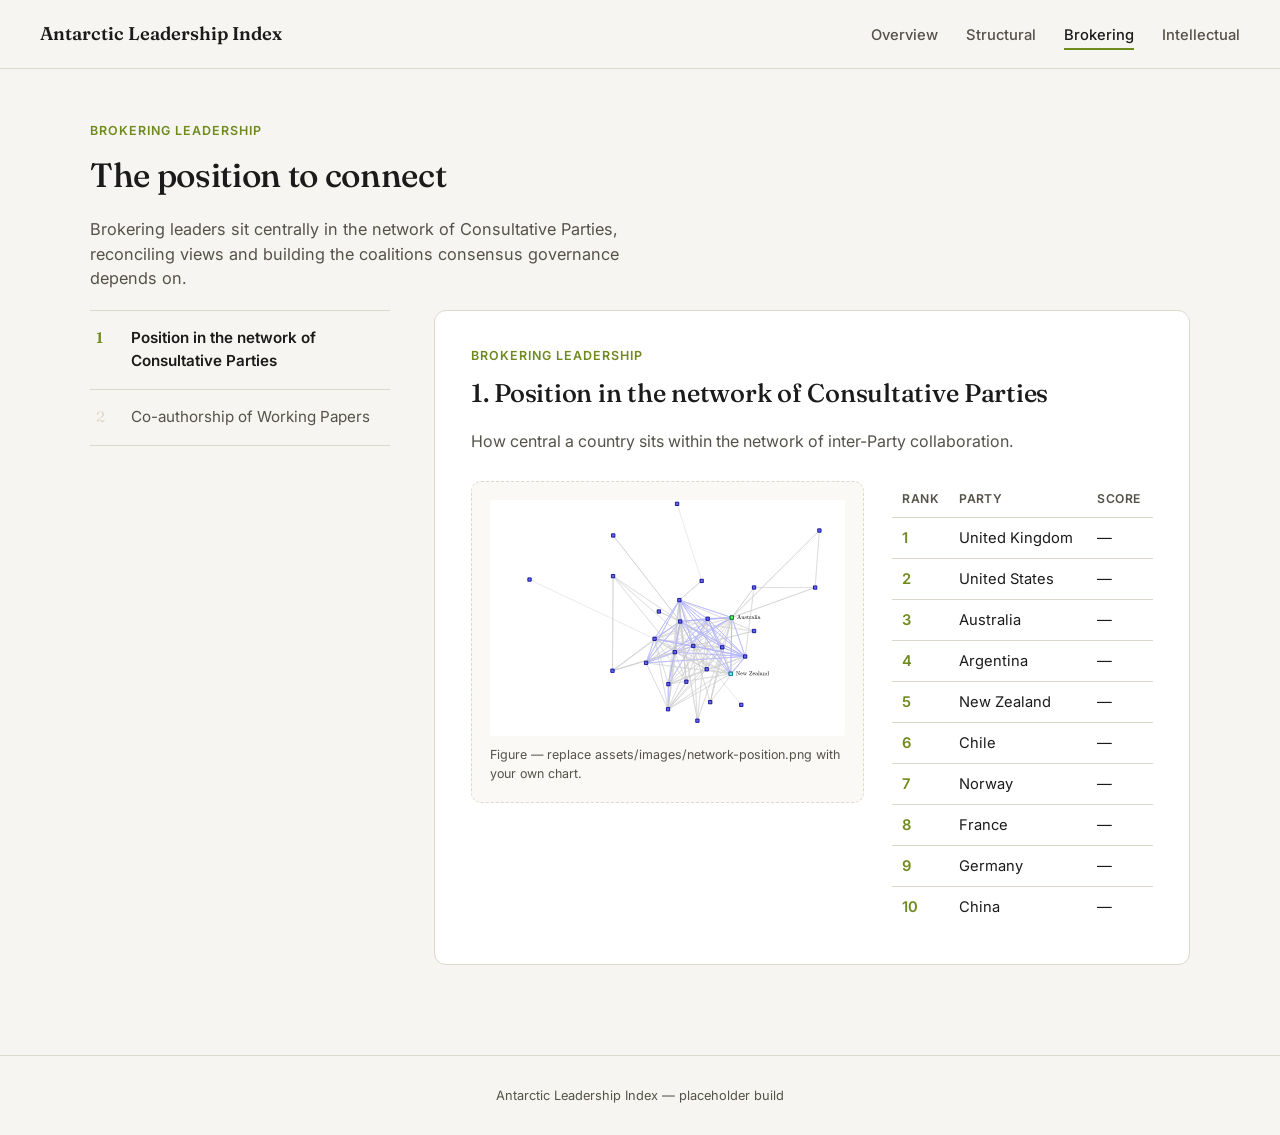
==== brokering.html @ c26be4f8 "Initial commit: Antarctic Leadership Index static site" ====
<!DOCTYPE html>
<html lang="en">
<head>
<meta charset="UTF-8">
<meta name="viewport" content="width=device-width, initial-scale=1.0">
<title>Brokering leadership — Antarctic Leadership Index</title>
<link rel="stylesheet" href="styles.css">
</head>
<body class="cat-brokering">

<nav class="site-nav">
  <a class="brand" href="index.html">Antarctic Leadership Index</a>
  <ul>
    <li><a class="nav-link" href="index.html">Overview</a></li>
    <li><a class="nav-link" href="structural.html">Structural</a></li>
    <li><a class="nav-link" href="brokering.html">Brokering</a></li>
    <li><a class="nav-link" href="intellectual.html">Intellectual</a></li>
  </ul>
</nav>

<main>
  <div class="page-header">
    <span class="eyebrow">Brokering leadership</span>
    <h1>The position to connect</h1>
    <p>Brokering leaders sit centrally in the network of Consultative
      Parties, reconciling views and building the coalitions consensus
      governance depends on.</p>
  </div>

  <div class="metric-layout">
    <ul class="metric-list" id="metric-list"></ul>
    <section class="metric-panel" id="metric-panel"></section>
  </div>
</main>

<footer class="site-footer">Antarctic Leadership Index — placeholder build</footer>

<script src="data.js"></script>
<script src="script.js"></script>
<script>renderCategoryPage("brokering");</script>
</body>
</html>
---- styles.css ----
@import url('https://fonts.googleapis.com/css2?family=Fraunces:opsz,wght@9..144,400;9..144,500;9..144,600&family=Inter:wght@400;500;600;700&display=swap');

:root {
  --cream: #f7f5f1;
  --ink: #1b1b1b;
  --ink-soft: #55524a;
  --rule: #ddd8cc;
  --structural: #24467a;
  --brokering: #6f8a1f;
  --intellectual: #b8461f;
  --accent: var(--structural);
}

* { box-sizing: border-box; }

html { scroll-behavior: smooth; }
@media (prefers-reduced-motion: reduce) {
  html { scroll-behavior: auto; }
  * { animation-duration: 0.001ms !important; transition-duration: 0.001ms !important; }
}

body {
  margin: 0;
  background: var(--cream);
  color: var(--ink);
  font-family: 'Inter', system-ui, sans-serif;
  line-height: 1.5;
}

body.cat-structural { --accent: var(--structural); }
body.cat-brokering { --accent: var(--brokering); }
body.cat-intellectual { --accent: var(--intellectual); }

h1, h2, h3 {
  font-family: 'Fraunces', Georgia, serif;
  font-weight: 500;
  margin: 0 0 0.4em;
  letter-spacing: -0.01em;
}

a { color: inherit; }

/* ---------- Top nav ---------- */
.site-nav {
  display: flex;
  align-items: center;
  justify-content: space-between;
  padding: 20px 40px;
  border-bottom: 1px solid var(--rule);
  flex-wrap: wrap;
  gap: 12px;
}

.site-nav .brand {
  font-family: 'Fraunces', Georgia, serif;
  font-size: 1.15rem;
  font-weight: 600;
  text-decoration: none;
}

.site-nav ul {
  display: flex;
  gap: 28px;
  list-style: none;
  margin: 0;
  padding: 0;
}

.site-nav a.nav-link {
  text-decoration: none;
  font-size: 0.92rem;
  font-weight: 500;
  color: var(--ink-soft);
  padding-bottom: 4px;
  border-bottom: 2px solid transparent;
  transition: color 0.2s ease, border-color 0.2s ease;
}

.site-nav a.nav-link:hover { color: var(--ink); }

.site-nav a.nav-link.active {
  color: var(--ink);
  border-bottom-color: var(--accent);
}

/* ---------- Page shell ---------- */
main { max-width: 1180px; margin: 0 auto; padding: 48px 40px 90px; }

.page-header { max-width: 760px; margin-bottom: 20px; }
.page-header .eyebrow {
  display: inline-block;
  font-size: 0.78rem;
  font-weight: 600;
  letter-spacing: 0.08em;
  text-transform: uppercase;
  color: var(--accent);
  margin-bottom: 10px;
}
.page-header h1 { font-size: clamp(1.6rem, 3vw, 2.1rem); }
.page-header p { color: var(--ink-soft); font-size: 1.02rem; max-width: 60ch; }

/* ---------- Homepage ---------- */
.category-cards {
  display: grid;
  grid-template-columns: repeat(3, 1fr);
  gap: 20px;
  margin: 40px 0 60px;
}

.category-card {
  display: block;
  text-decoration: none;
  border: 1px solid var(--rule);
  border-radius: 10px;
  padding: 26px 24px;
  background: #fff;
  transition: transform 0.18s ease, box-shadow 0.18s ease;
}

.category-card:hover { transform: translateY(-3px); box-shadow: 0 10px 24px rgba(27,27,27,0.08); }

.category-card .swatch {
  width: 30px; height: 6px; border-radius: 3px; margin-bottom: 16px;
}
.category-card.structural .swatch { background: var(--structural); }
.category-card.brokering .swatch { background: var(--brokering); }
.category-card.intellectual .swatch { background: var(--intellectual); }

.category-card h3 { font-size: 1.25rem; margin-bottom: 8px; }
.category-card p { color: var(--ink-soft); font-size: 0.92rem; margin: 0 0 12px; }
.category-card .count { font-size: 0.8rem; color: var(--ink-soft); font-weight: 500; }

.section-label {
  font-size: 0.78rem;
  font-weight: 600;
  letter-spacing: 0.08em;
  text-transform: uppercase;
  color: var(--ink-soft);
  margin: 56px 0 18px;
}

/* Ternary chart */
.ternary-wrap {
  background: #fff;
  border: 1px solid var(--rule);
  border-radius: 10px;
  padding: 32px;
}
.ternary-wrap svg { width: 100%; height: auto; display: block; }

/* Ranking table */
table.ranking {
  width: 100%;
  border-collapse: collapse;
  background: #fff;
  border: 1px solid var(--rule);
  border-radius: 10px;
  overflow: hidden;
  font-size: 0.92rem;
}
table.ranking th, table.ranking td {
  text-align: left;
  padding: 12px 16px;
  border-bottom: 1px solid var(--rule);
}
table.ranking th {
  font-weight: 600;
  color: var(--ink-soft);
  font-size: 0.78rem;
  text-transform: uppercase;
  letter-spacing: 0.04em;
  background: #faf9f6;
}
table.ranking tr:last-child td { border-bottom: none; }
table.ranking td.rank { font-family: 'Fraunces', serif; font-size: 1rem; }

/* ---------- Category (metric) page ---------- */
.metric-layout {
  display: grid;
  grid-template-columns: 300px 1fr;
  gap: 44px;
  align-items: start;
}

.metric-list {
  list-style: none;
  margin: 0;
  padding: 0;
  border-top: 1px solid var(--rule);
}

.metric-list li { border-bottom: 1px solid var(--rule); }

.metric-list button {
  all: unset;
  cursor: pointer;
  display: flex;
  gap: 14px;
  width: 100%;
  padding: 16px 6px;
  font-size: 0.95rem;
  color: var(--ink-soft);
  transition: color 0.18s ease;
}

.metric-list button .num {
  font-family: 'Fraunces', serif;
  color: var(--rule);
  font-size: 0.95rem;
  min-width: 1.4em;
}

.metric-list button:hover { color: var(--ink); }

.metric-list li.active button { color: var(--ink); font-weight: 600; }
.metric-list li.active button .num { color: var(--accent); }

.metric-panel {
  background: #fff;
  border: 1px solid var(--rule);
  border-radius: 12px;
  padding: 36px;
  min-height: 520px;
}

.metric-panel.is-fading { opacity: 0; transition: opacity 0.22s ease; }
.metric-panel.is-visible { opacity: 1; transition: opacity 0.28s ease; }

.metric-panel .metric-eyebrow {
  font-size: 0.78rem;
  font-weight: 600;
  letter-spacing: 0.08em;
  text-transform: uppercase;
  color: var(--accent);
  margin-bottom: 8px;
}

.metric-panel h2 { font-size: 1.6rem; margin-bottom: 10px; }
.metric-panel .blurb { color: var(--ink-soft); max-width: 60ch; margin-bottom: 28px; }

.metric-body {
  display: flex;
  align-items: flex-start;
  gap: 28px;
}

.chart-frame {
  border: 1px dashed var(--rule);
  border-radius: 10px;
  padding: 18px;
  background: #faf9f6;
  flex: 1 1 60%;
  min-width: 0;
  min-height: 320px;
  display: flex;
  flex-direction: column;
  justify-content: center;
}
.chart-frame img { width: 100%; display: block; border-radius: 4px; }
.chart-frame .caption {
  font-size: 0.78rem;
  color: var(--ink-soft);
  margin-top: 10px;
}

table.top-ten {
  width: 100%;
  border-collapse: collapse;
  font-size: 0.92rem;
  flex: 1 1 40%;
  min-width: 0;
}
table.top-ten th, table.top-ten td {
  text-align: left;
  padding: 9px 10px;
  border-bottom: 1px solid var(--rule);
}
table.top-ten th {
  font-weight: 600;
  color: var(--ink-soft);
  font-size: 0.76rem;
  text-transform: uppercase;
  letter-spacing: 0.04em;
}
table.top-ten td.rank { color: var(--accent); font-weight: 600; width: 2em; }
table.top-ten tr:last-child td { border-bottom: none; }

footer.site-footer {
  text-align: center;
  padding: 30px;
  font-size: 0.8rem;
  color: var(--ink-soft);
  border-top: 1px solid var(--rule);
}

@media (max-width: 800px) {
  .metric-layout { grid-template-columns: 1fr; }
  .category-cards { grid-template-columns: 1fr; }
  main { padding: 32px 20px 70px; }
  .site-nav { padding: 16px 20px; }
  .metric-body { flex-direction: column; }
}
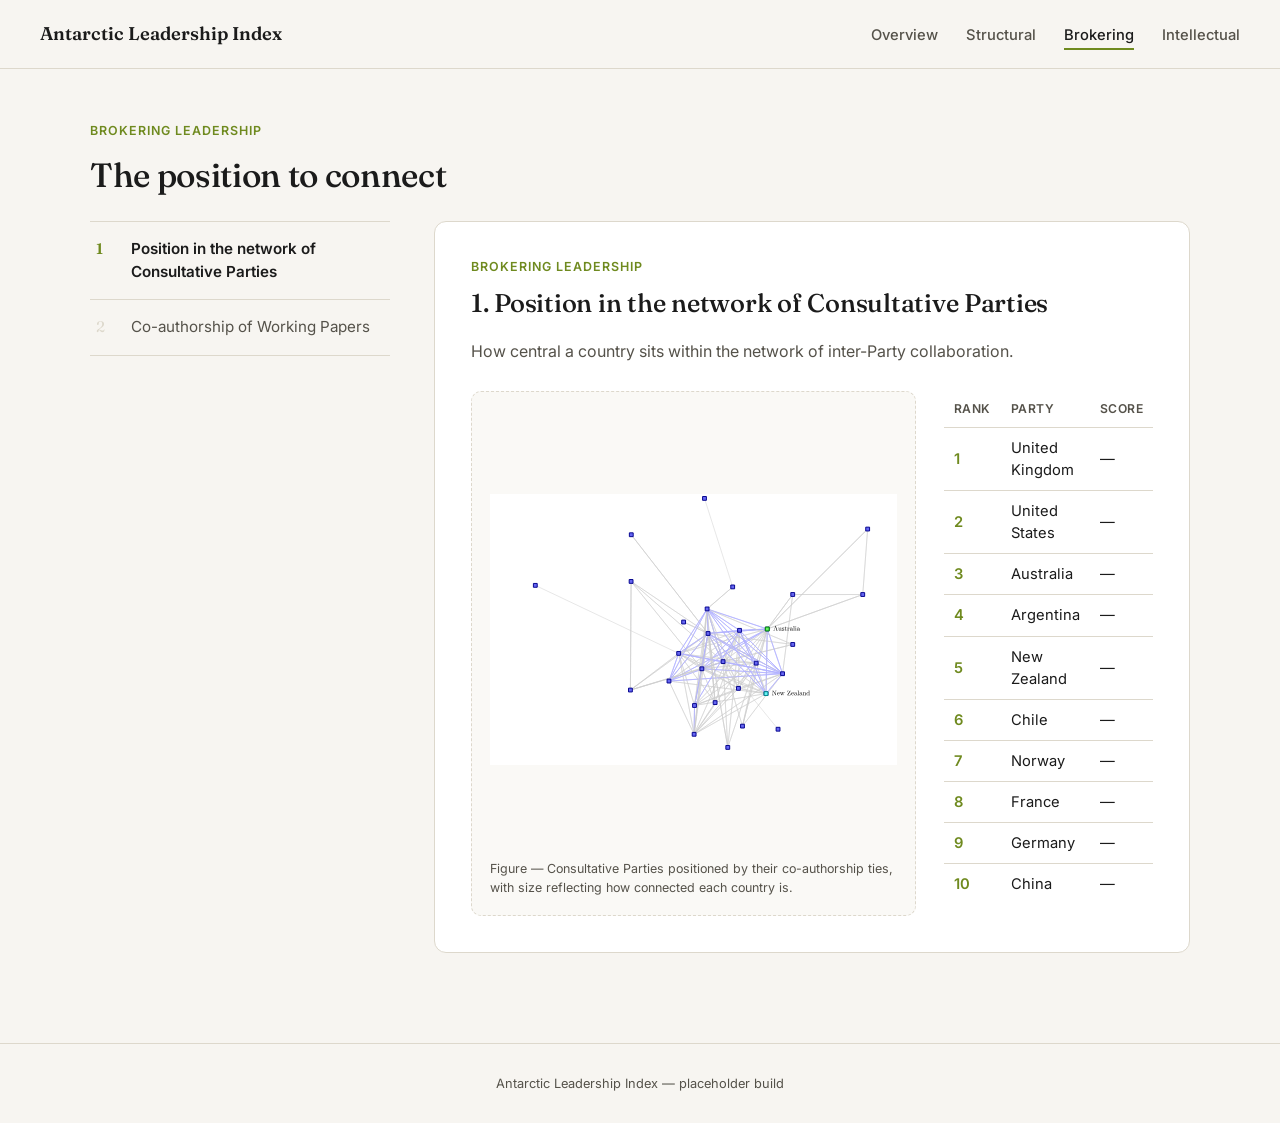
==== commit d6bbd3b6: "Widen chart panel, remove category subheadings, add real figure captions" ====
--- a/brokering.html
+++ b/brokering.html
@@ -22,9 +22,6 @@
   <div class="page-header">
     <span class="eyebrow">Brokering leadership</span>
     <h1>The position to connect</h1>
-    <p>Brokering leaders sit centrally in the network of Consultative
-      Parties, reconciling views and building the coalitions consensus
-      governance depends on.</p>
   </div>
 
   <div class="metric-layout">
--- a/styles.css
+++ b/styles.css
@@ -249,14 +249,20 @@
   border-radius: 10px;
   padding: 18px;
   background: #faf9f6;
-  flex: 1 1 60%;
+  flex: 2 1 0;
   min-width: 0;
   min-height: 320px;
   display: flex;
   flex-direction: column;
   justify-content: center;
 }
-.chart-frame img { width: 100%; display: block; border-radius: 4px; }
+.chart-frame img {
+  width: 100%;
+  height: 440px;
+  object-fit: contain;
+  display: block;
+  border-radius: 4px;
+}
 .chart-frame .caption {
   font-size: 0.78rem;
   color: var(--ink-soft);
@@ -267,7 +273,7 @@
   width: 100%;
   border-collapse: collapse;
   font-size: 0.92rem;
-  flex: 1 1 40%;
+  flex: 1 1 0;
   min-width: 0;
 }
 table.top-ten th, table.top-ten td {
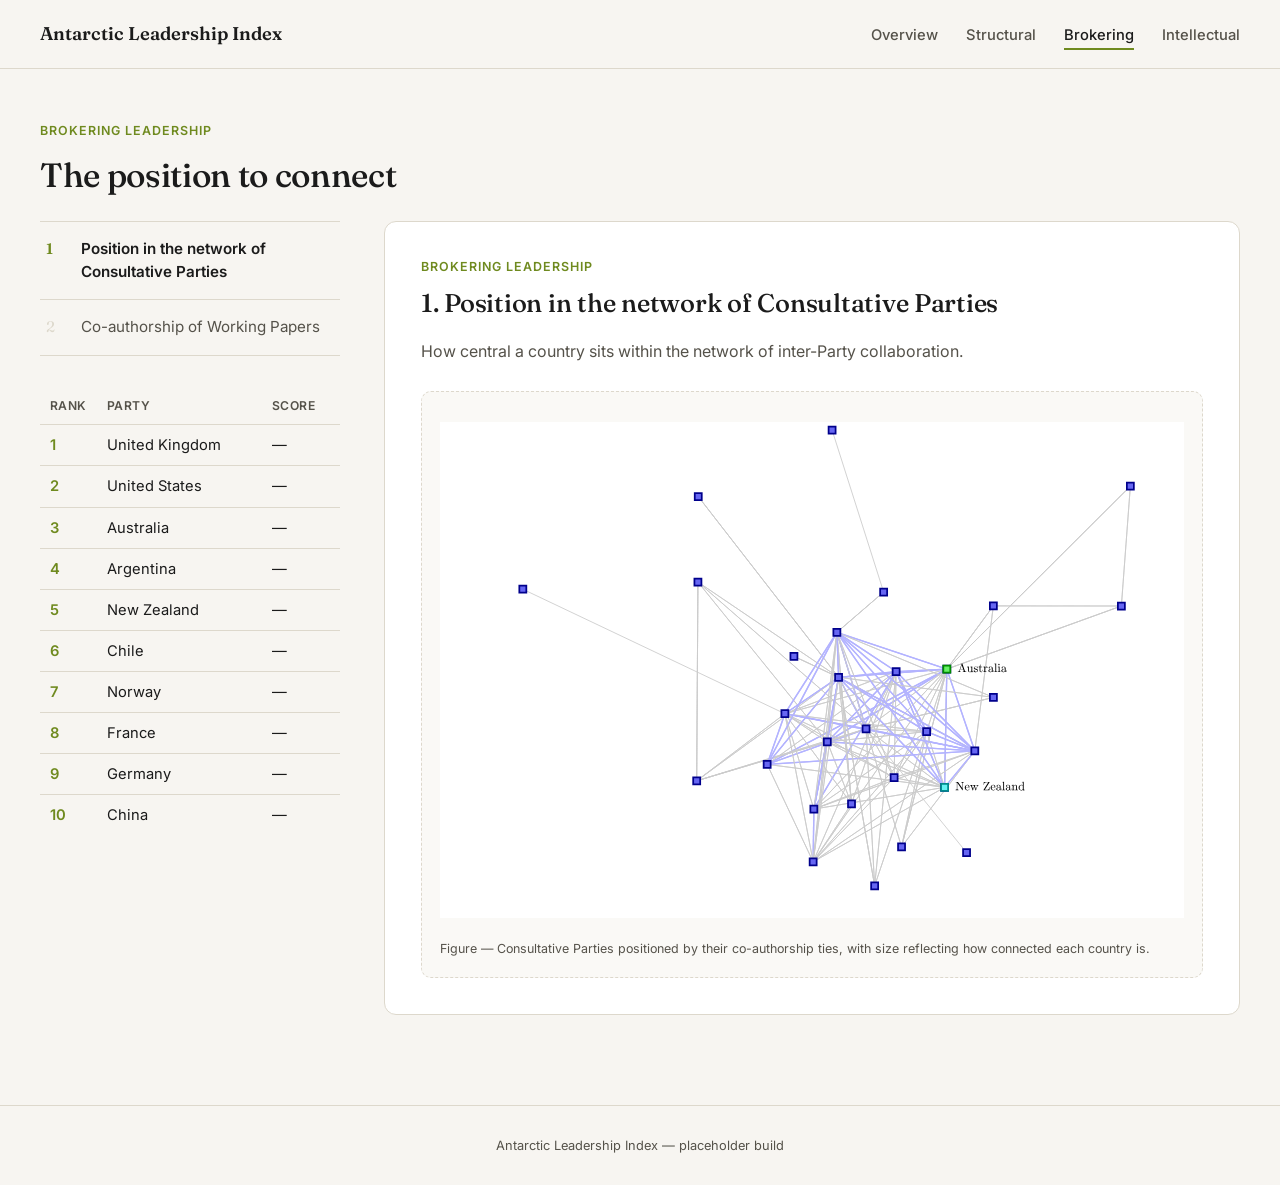
==== commit 555c660a: "Move top-10 table under metric list, widen chart panel, widen category page shell" ====
--- a/brokering.html
+++ b/brokering.html
@@ -25,7 +25,10 @@
   </div>
 
   <div class="metric-layout">
-    <ul class="metric-list" id="metric-list"></ul>
+    <div class="metric-sidebar">
+      <ul class="metric-list" id="metric-list"></ul>
+      <div class="metric-table-wrap" id="metric-table"></div>
+    </div>
     <section class="metric-panel" id="metric-panel"></section>
   </div>
 </main>
--- a/styles.css
+++ b/styles.css
@@ -86,6 +86,13 @@
 /* ---------- Page shell ---------- */
 main { max-width: 1180px; margin: 0 auto; padding: 48px 40px 90px; }
 
+/* Category sub-pages get a wider shell so the figure panel has more room. */
+body.cat-structural main,
+body.cat-brokering main,
+body.cat-intellectual main {
+  max-width: 1440px;
+}
+
 .page-header { max-width: 760px; margin-bottom: 20px; }
 .page-header .eyebrow {
   display: inline-block;
@@ -182,6 +189,12 @@
   align-items: start;
 }
 
+.metric-sidebar {
+  display: flex;
+  flex-direction: column;
+  gap: 32px;
+}
+
 .metric-list {
   list-style: none;
   margin: 0;
@@ -238,19 +251,11 @@
 .metric-panel h2 { font-size: 1.6rem; margin-bottom: 10px; }
 .metric-panel .blurb { color: var(--ink-soft); max-width: 60ch; margin-bottom: 28px; }
 
-.metric-body {
-  display: flex;
-  align-items: flex-start;
-  gap: 28px;
-}
-
 .chart-frame {
   border: 1px dashed var(--rule);
   border-radius: 10px;
   padding: 18px;
   background: #faf9f6;
-  flex: 2 1 0;
-  min-width: 0;
   min-height: 320px;
   display: flex;
   flex-direction: column;
@@ -258,7 +263,7 @@
 }
 .chart-frame img {
   width: 100%;
-  height: 440px;
+  height: 520px;
   object-fit: contain;
   display: block;
   border-radius: 4px;
@@ -273,8 +278,6 @@
   width: 100%;
   border-collapse: collapse;
   font-size: 0.92rem;
-  flex: 1 1 0;
-  min-width: 0;
 }
 table.top-ten th, table.top-ten td {
   text-align: left;
@@ -290,6 +293,9 @@
 }
 table.top-ten td.rank { color: var(--accent); font-weight: 600; width: 2em; }
 table.top-ten tr:last-child td { border-bottom: none; }
+
+.metric-table-wrap.is-fading { opacity: 0; transition: opacity 0.22s ease; }
+.metric-table-wrap.is-visible { opacity: 1; transition: opacity 0.28s ease; }
 
 footer.site-footer {
   text-align: center;
@@ -304,5 +310,4 @@
   .category-cards { grid-template-columns: 1fr; }
   main { padding: 32px 20px 70px; }
   .site-nav { padding: 16px 20px; }
-  .metric-body { flex-direction: column; }
-}
+}
